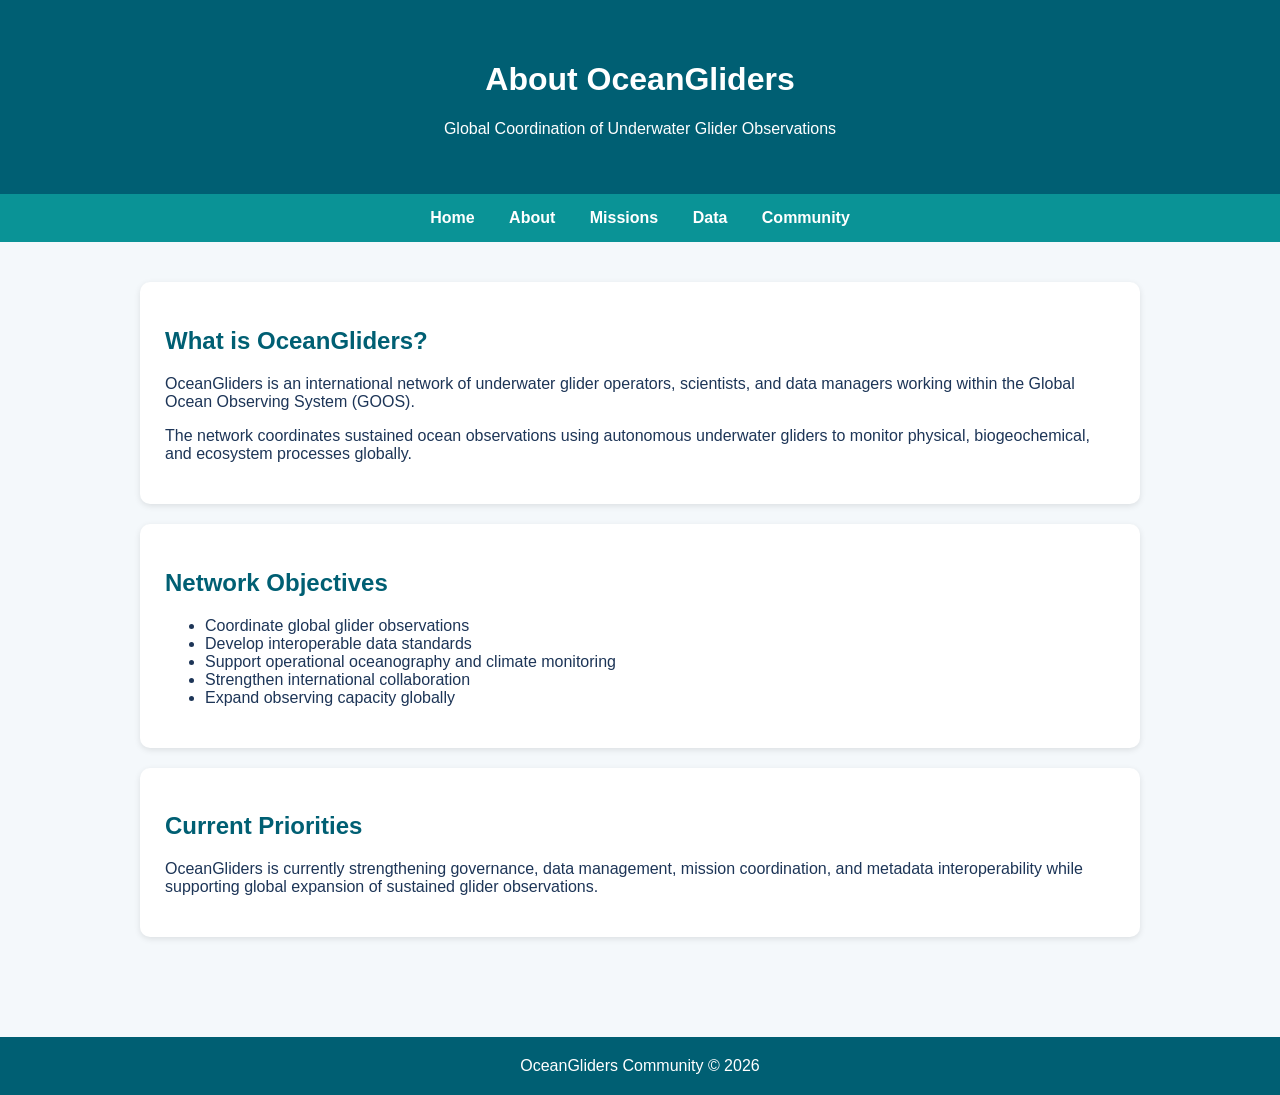
==== about.html @ 858293cd "Create about.html" ====
<!DOCTYPE html>
<html lang="en">
<head>
  <meta charset="UTF-8">
  <meta name="viewport" content="width=device-width, initial-scale=1.0">
  <title>About OceanGliders</title>

  <style>
    body {
      font-family: Arial, sans-serif;
      margin: 0;
      background-color: #f4f8fb;
      color: #1d3557;
    }

    header {
      background-color: #005f73;
      color: white;
      padding: 40px;
      text-align: center;
    }

    nav {
      background-color: #0a9396;
      padding: 15px;
      text-align: center;
    }

    nav a {
      color: white;
      margin: 0 15px;
      text-decoration: none;
      font-weight: bold;
    }

    section {
      padding: 40px;
      max-width: 1000px;
      margin: auto;
    }

    .card {
      background: white;
      padding: 25px;
      margin-bottom: 20px;
      border-radius: 10px;
      box-shadow: 0px 2px 6px rgba(0,0,0,0.1);
    }

    footer {
      background-color: #005f73;
      color: white;
      text-align: center;
      padding: 20px;
      margin-top: 40px;
    }

    h2 {
      color: #005f73;
    }
  </style>
</head>

<body>

<header>
  <h1>About OceanGliders</h1>
  <p>Global Coordination of Underwater Glider Observations</p>
</header>

<nav>
  <a href="index.html">Home</a>
  <a href="about.html">About</a>
  <a href="#">Missions</a>
  <a href="#">Data</a>
  <a href="#">Community</a>
</nav>

<section>

  <div class="card">
    <h2>What is OceanGliders?</h2>

    <p>
      OceanGliders is an international network of underwater glider operators,
      scientists, and data managers working within the Global Ocean Observing System (GOOS).
    </p>

    <p>
      The network coordinates sustained ocean observations using autonomous underwater gliders
      to monitor physical, biogeochemical, and ecosystem processes globally.
    </p>
  </div>

  <div class="card">
    <h2>Network Objectives</h2>

    <ul>
      <li>Coordinate global glider observations</li>
      <li>Develop interoperable data standards</li>
      <li>Support operational oceanography and climate monitoring</li>
      <li>Strengthen international collaboration</li>
      <li>Expand observing capacity globally</li>
    </ul>
  </div>

  <div class="card">
    <h2>Current Priorities</h2>

    <p>
      OceanGliders is currently strengthening governance, data management,
      mission coordination, and metadata interoperability while supporting
      global expansion of sustained glider observations.
    </p>
  </div>

</section>

<footer>
  OceanGliders Community © 2026
</footer>

</body>
</html>
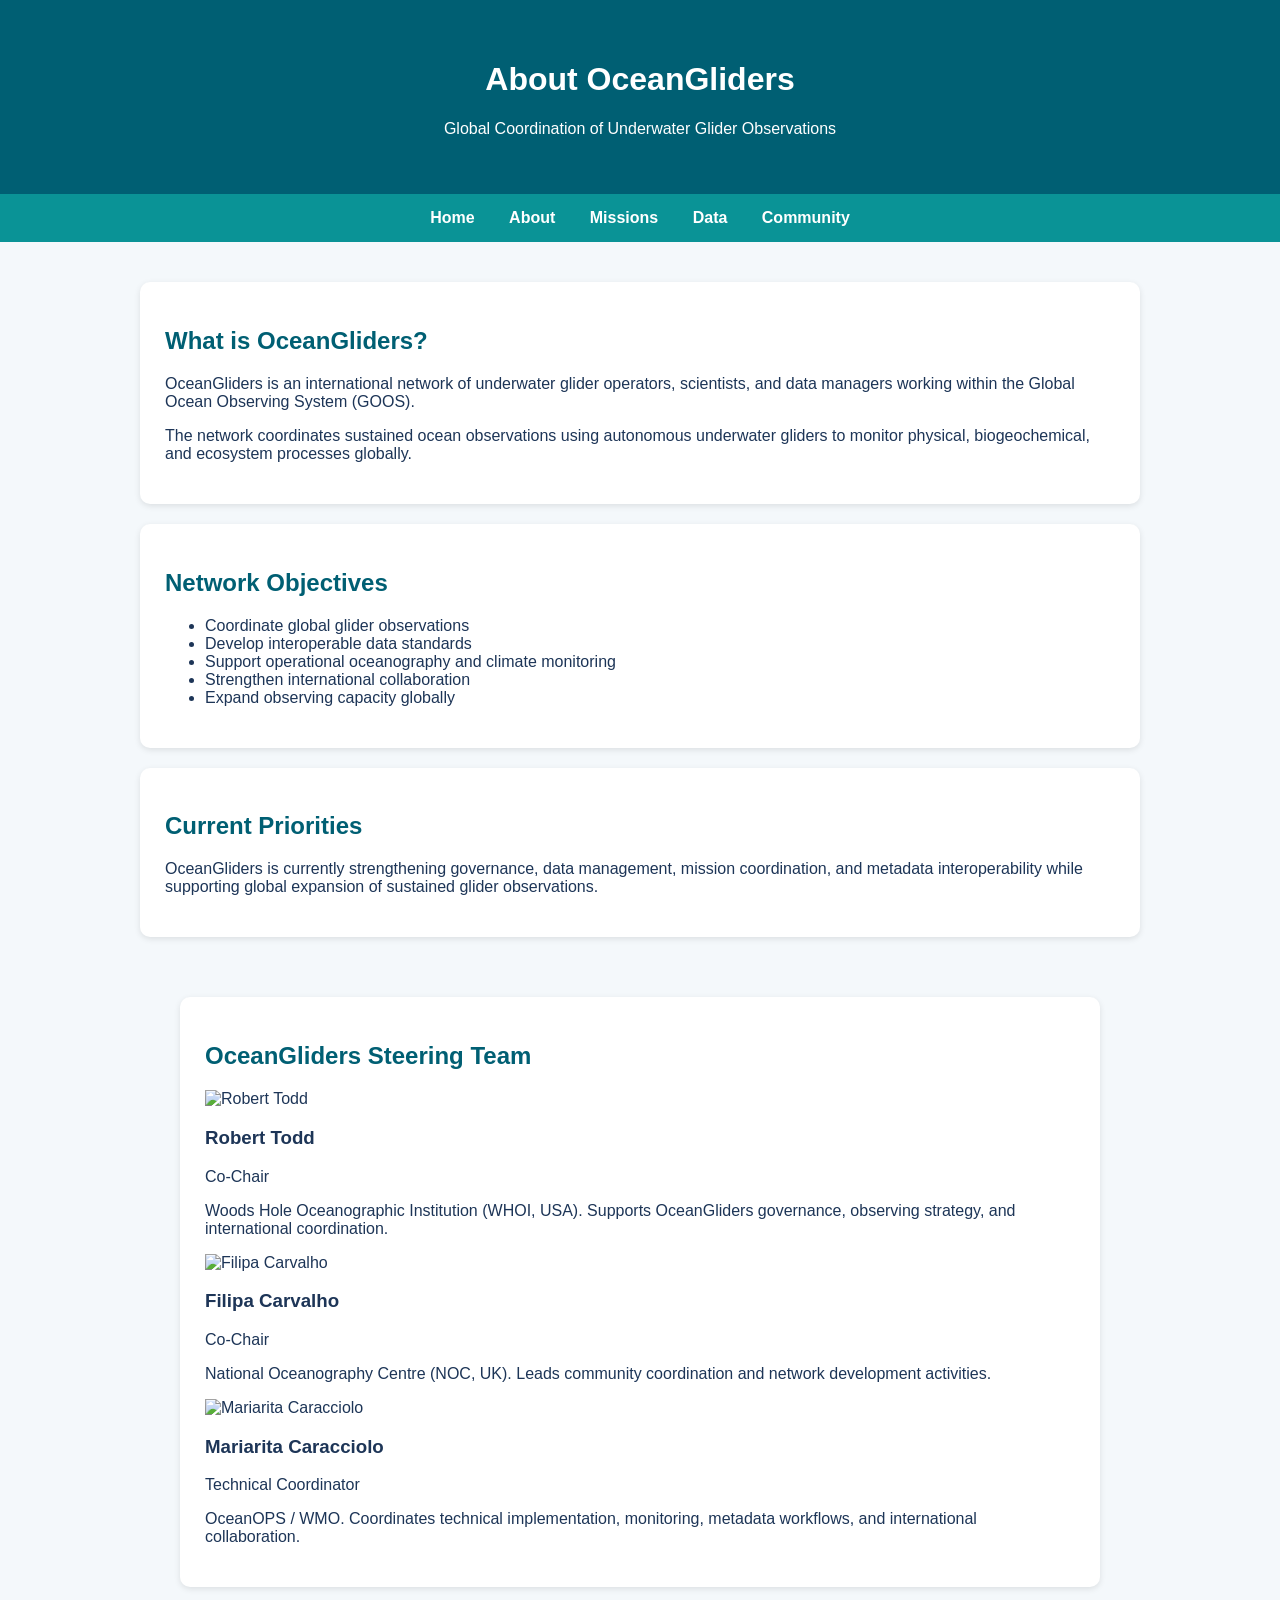
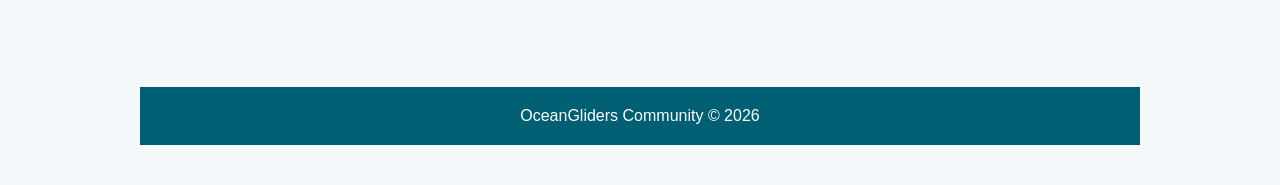
==== commit 1df82829: "Update about.html" ====
--- a/about.html
+++ b/about.html
@@ -114,8 +114,67 @@
     </p>
   </div>
 
-</section>
+<section>
 
+  <div class="card">
+
+  <h2>OceanGliders Steering Team</h2>
+
+  <div class="team-grid">
+
+    <div class="team-card">
+      <img src="images/robert.jpg" alt="Robert Todd">
+
+      <h3>Robert Todd</h3>
+
+      <div class="team-role">
+        Co-Chair
+      </div>
+
+      <p>
+        Woods Hole Oceanographic Institution (WHOI, USA).
+        Supports OceanGliders governance, observing strategy,
+        and international coordination.
+      </p>
+    </div>
+
+    <div class="team-card">
+      <img src="images/filipa.jpg" alt="Filipa Carvalho">
+
+      <h3>Filipa Carvalho</h3>
+
+      <div class="team-role">
+        Co-Chair
+      </div>
+
+      <p>
+        National Oceanography Centre (NOC, UK).
+        Leads community coordination and network development activities.
+      </p>
+    </div>
+
+    <div class="team-card">
+      <img src="images/mariarita.jpg" alt="Mariarita Caracciolo">
+
+      <h3>Mariarita Caracciolo</h3>
+
+      <div class="team-role">
+        Technical Coordinator
+      </div>
+
+      <p>
+        OceanOPS / WMO.
+        Coordinates technical implementation, monitoring,
+        metadata workflows, and international collaboration.
+      </p>
+    </div>
+
+  </div>
+
+</div>
+  
+</section>  
+  
 <footer>
   OceanGliders Community © 2026
 </footer>
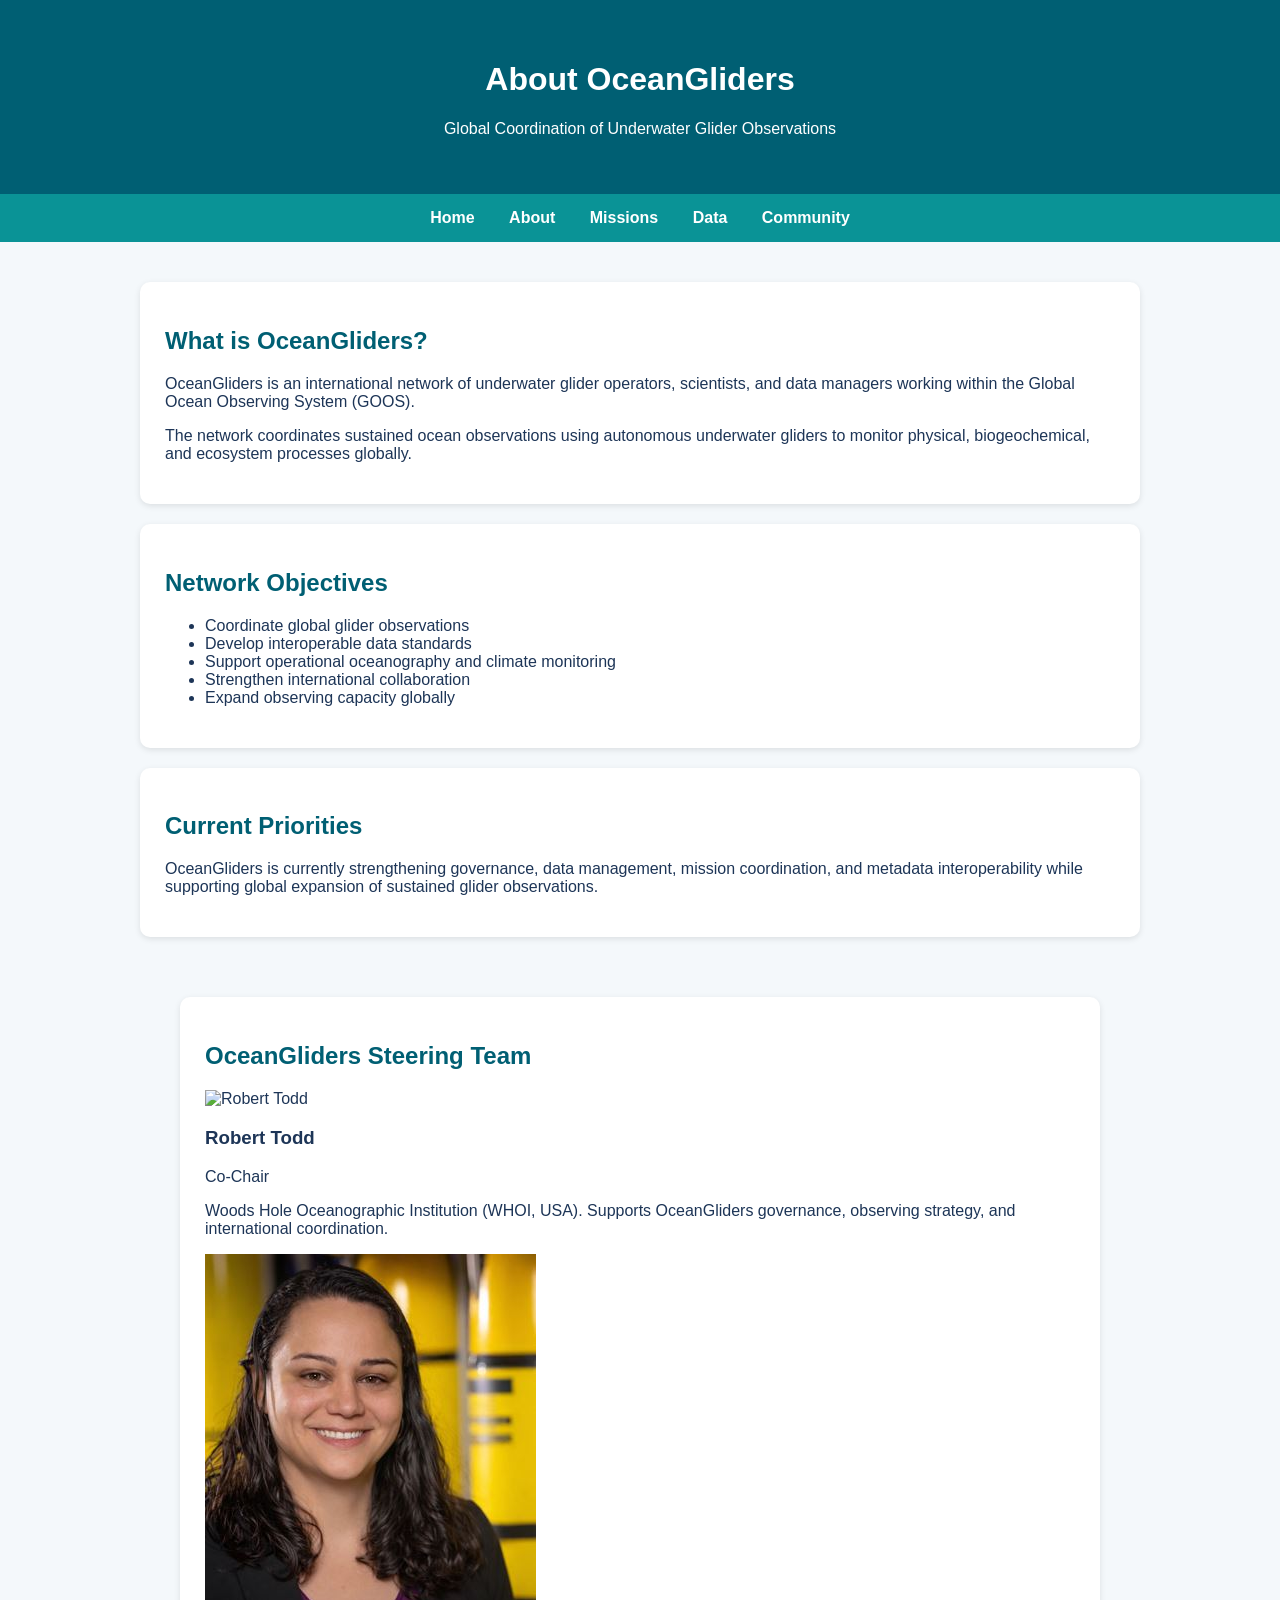
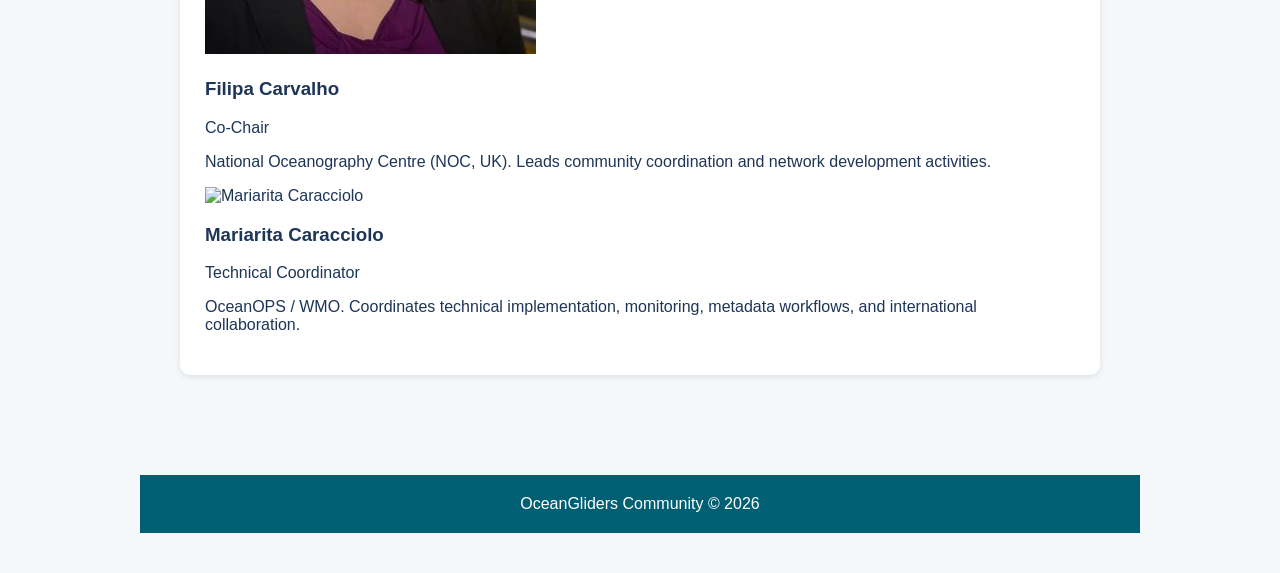
==== commit 886392ee: "Update about.html" ====
--- a/about.html
+++ b/about.html
@@ -139,7 +139,7 @@
     </div>
 
     <div class="team-card">
-      <img src="images/filipa.jpg" alt="Filipa Carvalho">
+      <img src="images/filipa.JPG" alt="Filipa Carvalho">
 
       <h3>Filipa Carvalho</h3>
 
@@ -154,7 +154,7 @@
     </div>
 
     <div class="team-card">
-      <img src="images/mariarita.jpg" alt="Mariarita Caracciolo">
+      <img src="images/mariarita.JPG" alt="Mariarita Caracciolo">
 
       <h3>Mariarita Caracciolo</h3>
 
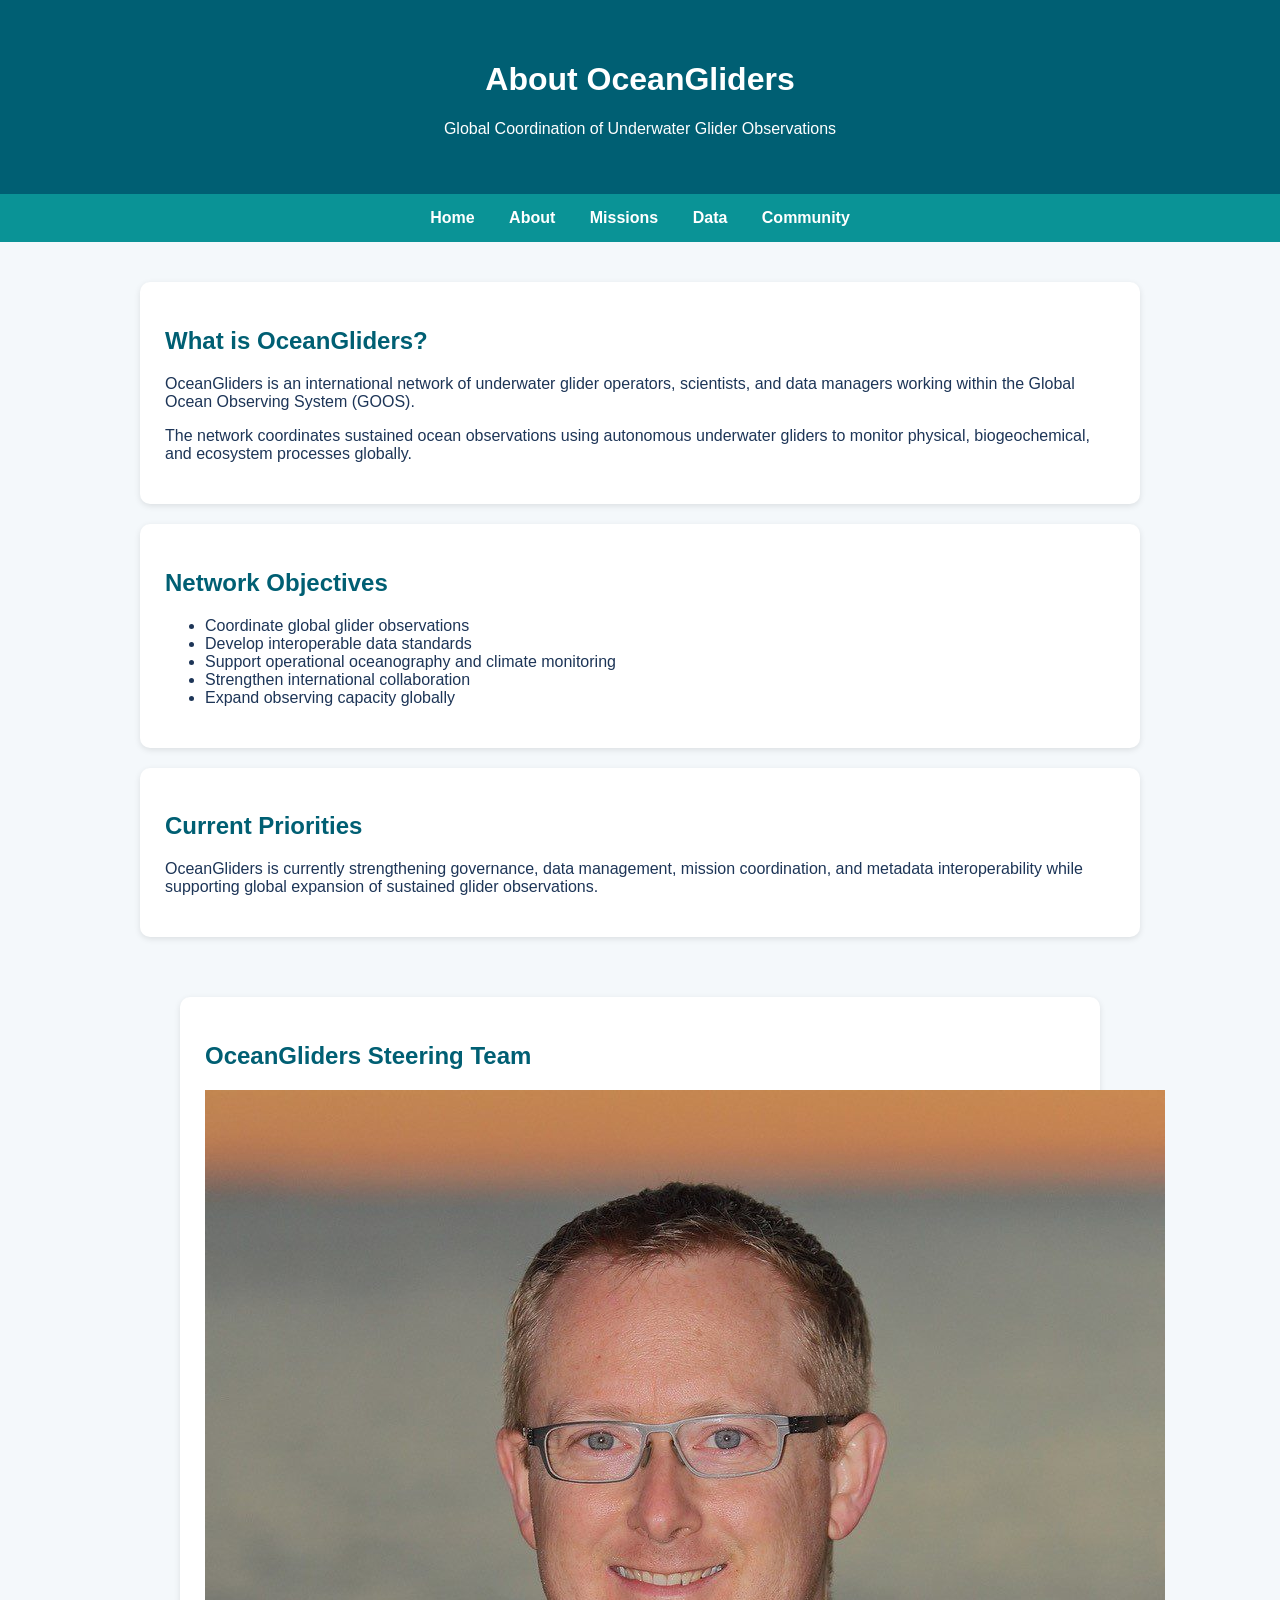
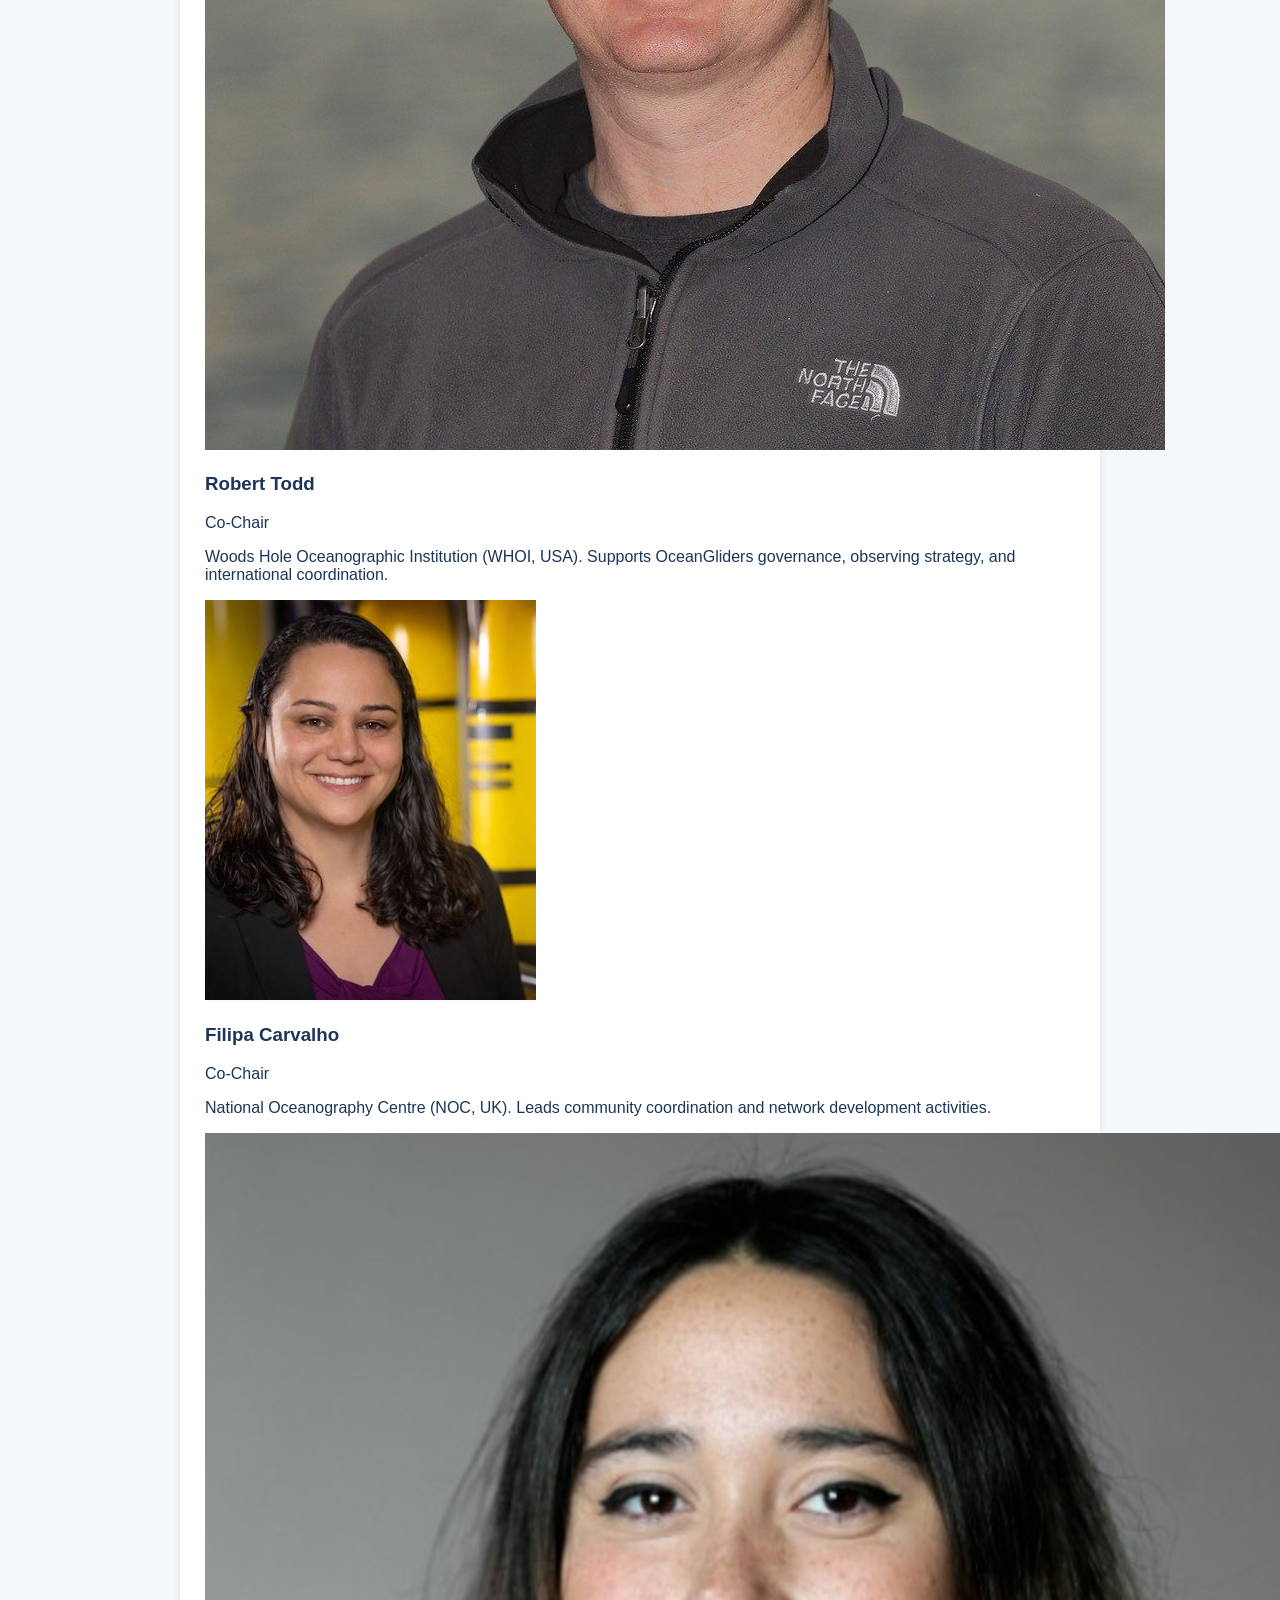
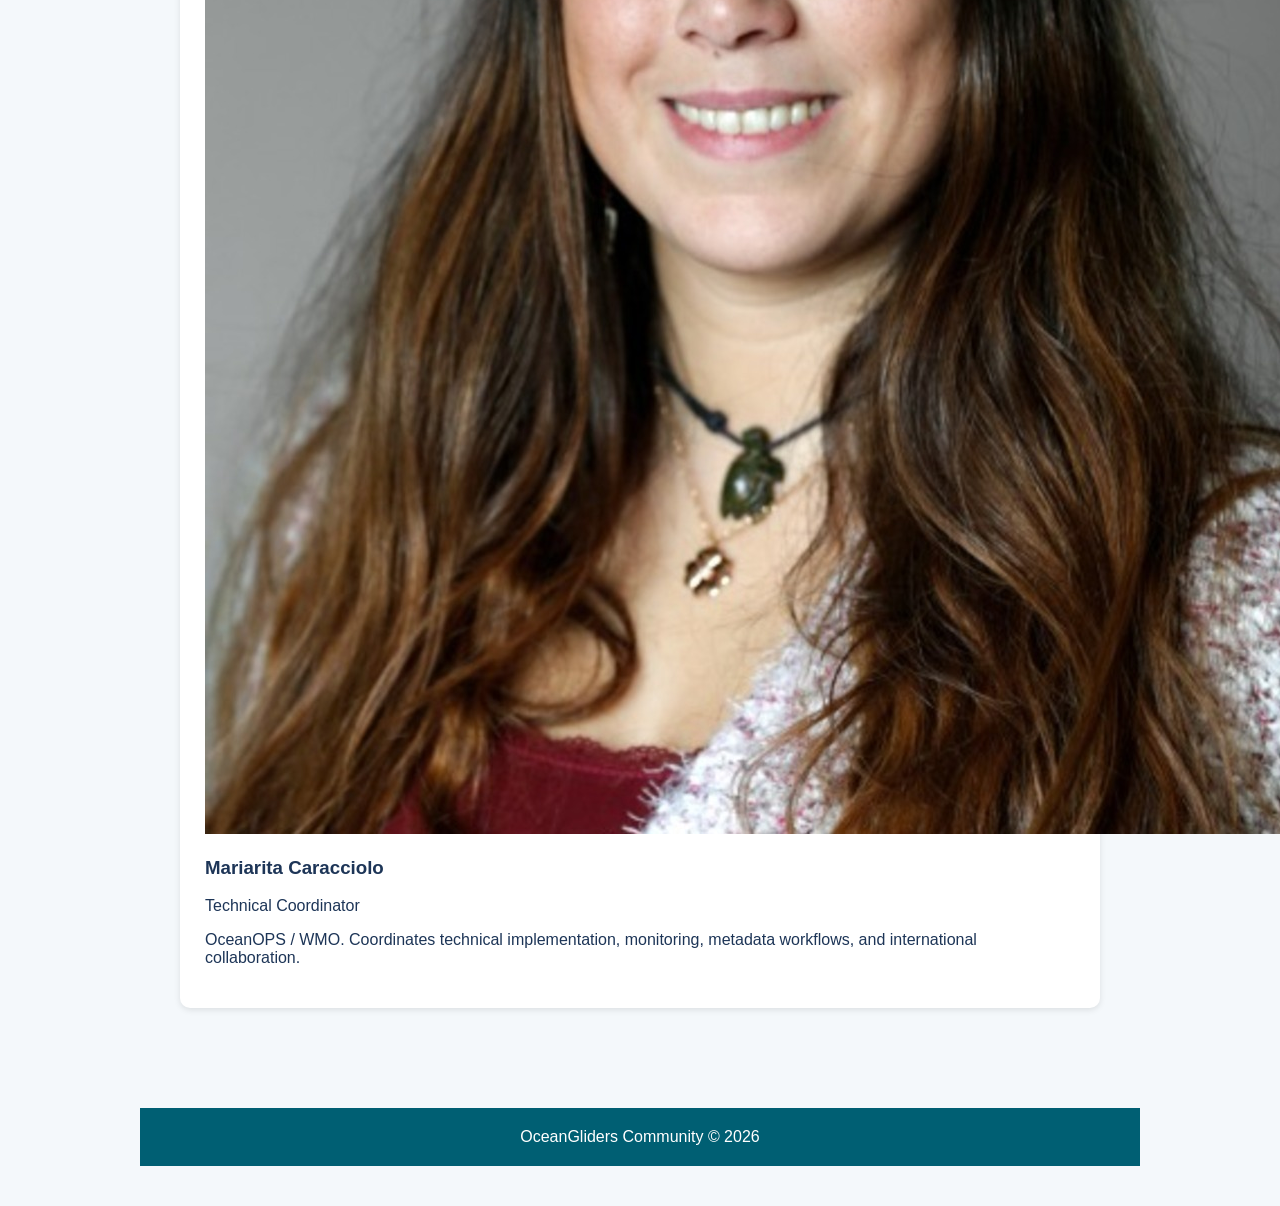
==== commit ea12ff44: "Update about.html" ====
--- a/about.html
+++ b/about.html
@@ -154,7 +154,7 @@
     </div>
 
     <div class="team-card">
-      <img src="images/mariarita.JPG" alt="Mariarita Caracciolo">
+      <img src="images/mariarita.jpg" alt="Mariarita Caracciolo">
 
       <h3>Mariarita Caracciolo</h3>
 
